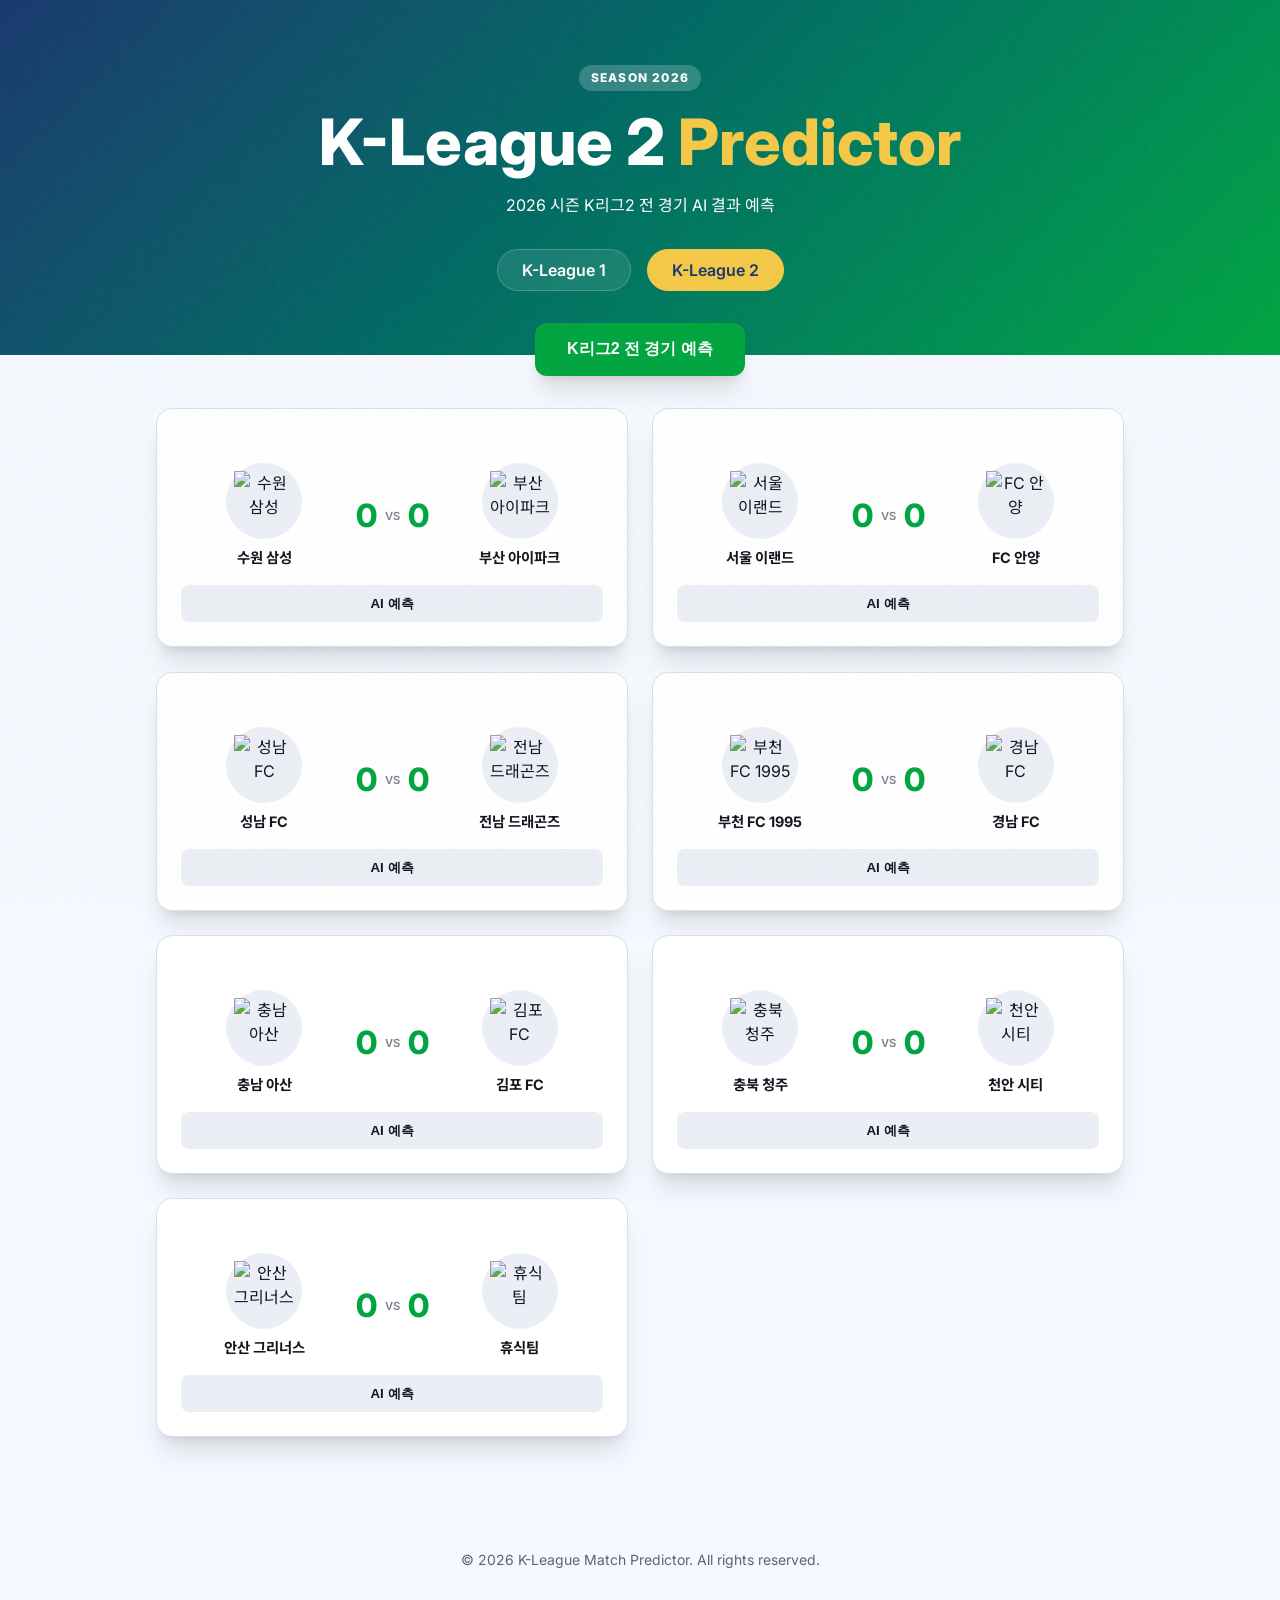
==== k2.html @ 1249dec4 "Update to 2026 season, include all K1/K2 teams with multi-page support" ====
<!DOCTYPE html>
<html lang="ko">
<head>
    <meta charset="UTF-8">
    <meta name="viewport" content="width=device-width, initial-scale=1.0">
    <title>K-League 2 Predictor 2026 | K리그2 경기 결과 예측</title>
    <link rel="preconnect" href="https://fonts.googleapis.com">
    <link rel="preconnect" href="https://fonts.gstatic.com" crossorigin>
    <link href="https://fonts.googleapis.com/css2?family=Inter:wght@400;600;800&family=Noto+Sans+KR:wght@400;700&display=swap" rel="stylesheet">
    <link rel="stylesheet" href="style.css">
</head>
<body data-league="K2">
    <div class="texture-overlay"></div>
    <header class="hero">
        <div class="hero-content">
            <span class="badge">SEASON 2026</span>
            <h1>K-League 2 <span class="highlight">Predictor</span></h1>
            <p>2026 시즌 K리그2 전 경기 AI 결과 예측</p>
            <nav class="nav-tabs">
                <a href="index.html" class="nav-link">K-League 1</a>
                <a href="k2.html" class="nav-link active">K-League 2</a>
            </nav>
        </div>
    </header>

    <main id="app-container">
        <section class="controls">
            <button id="predict-all-btn" class="btn-primary">K리그2 전 경기 예측</button>
        </section>
        
        <div id="match-list" class="match-grid">
            <!-- K2 matches injected here -->
        </div>
    </main>

    <footer class="footer">
        <p>&copy; 2026 K-League Match Predictor. All rights reserved.</p>
    </footer>

    <script src="main.js" type="module"></script>
</body>
</html>
---- style.css ----
@layer base, components, utilities;

@layer base {
    :root {
        /* Colors using oklch for perceptual uniformity */
        --brand-primary: oklch(62.67% 0.189 148.65); /* K-League Green */
        --brand-secondary: oklch(35% 0.1 260); /* Deep Navy */
        --accent: oklch(85% 0.15 90); /* Soft Yellow/Gold */
        --bg-main: oklch(98% 0.01 260);
        --text-main: oklch(20% 0.02 260);
        --text-muted: oklch(50% 0.02 260);
        --card-bg: oklch(100% 0 0);
        
        /* Spacing */
        --space-sm: 0.5rem;
        --space-md: 1rem;
        --space-lg: 2rem;
        
        /* Effects */
        --shadow-soft: 0 4px 6px -1px oklch(0% 0 0 / 5%), 0 2px 4px -2px oklch(0% 0 0 / 5%);
        --shadow-elevated: 0 20px 25px -5px oklch(0% 0 0 / 10%), 0 8px 10px -6px oklch(0% 0 0 / 10%);
        --radius-md: 12px;
        --radius-lg: 24px;
    }

    * {
        box-sizing: border-box;
        margin: 0;
        padding: 0;
    }

    body {
        font-family: 'Inter', 'Noto Sans KR', sans-serif;
        background-color: var(--bg-main);
        color: var(--text-main);
        line-height: 1.5;
        overflow-x: hidden;
    }

    .texture-overlay {
        position: fixed;
        inset: 0;
        pointer-events: none;
        opacity: 0.03;
        background-image: url("data:image/svg+xml,%3Csvg viewBox='0 0 200 200' xmlns='http://www.w3.org/2000/svg'%3E%3Cfilter id='noiseFilter'%3E%3CfeTurbulence type='fractalNoise' baseFrequency='0.65' numOctaves='3' stitchTiles='stitch'/%3E%3C/filter%3E%3Crect width='100%25' height='100%25' filter='url(%23noiseFilter)'/%3E%3C/svg%3E");
        z-index: 100;
    }
}

@layer components {
    .hero {
        background: linear-gradient(135deg, var(--brand-secondary), var(--brand-primary));
        color: white;
        padding: 4rem 2rem;
        text-align: center;
        position: relative;
        overflow: hidden;
    }

    .hero-content {
        position: relative;
        z-index: 2;
        max-width: 800px;
        margin: 0 auto;
    }

    .nav-tabs {
        display: flex;
        justify-content: center;
        gap: 1rem;
        margin-top: 2rem;
    }

    .nav-link {
        color: white;
        text-decoration: none;
        padding: 0.5rem 1.5rem;
        border-radius: 100px;
        background: oklch(100% 0 0 / 10%);
        font-weight: 600;
        transition: background 0.2s;
        border: 1px solid oklch(100% 0 0 / 20%);
    }

    .nav-link:hover {
        background: oklch(100% 0 0 / 20%);
    }

    .nav-link.active {
        background: var(--accent);
        color: var(--brand-secondary);
        border-color: var(--accent);
    }

    .badge {
        display: inline-block;
        padding: 0.25rem 0.75rem;
        background: oklch(100% 0 0 / 20%);
        border-radius: 100px;
        font-size: 0.75rem;
        font-weight: 800;
        margin-bottom: 1rem;
        letter-spacing: 0.1em;
    }

    h1 {
        font-size: clamp(2.5rem, 5vw, 4rem);
        font-weight: 800;
        margin-bottom: 1rem;
        line-height: 1.1;
    }

    .highlight {
        color: var(--accent);
    }

    .controls {
        max-width: 1000px;
        margin: -2rem auto 2rem;
        padding: 0 1rem;
        display: flex;
        justify-content: center;
        position: relative;
        z-index: 10;
    }

    .btn-primary {
        background-color: var(--brand-primary);
        color: white;
        border: none;
        padding: 1rem 2rem;
        border-radius: var(--radius-md);
        font-weight: 700;
        font-size: 1rem;
        cursor: pointer;
        box-shadow: var(--shadow-elevated);
        transition: transform 0.2s, background-color 0.2s;
    }

    .btn-primary:hover {
        transform: translateY(-2px);
        background-color: oklch(65% 0.2 148.65);
    }

    .btn-primary:active {
        transform: translateY(0);
    }

    .match-grid {
        display: grid;
        grid-template-columns: repeat(auto-fit, minmax(350px, 1fr));
        gap: 1.5rem;
        max-width: 1000px;
        margin: 0 auto;
        padding: 0 1rem 4rem;
    }

    .footer {
        text-align: center;
        padding: 3rem;
        color: var(--text-muted);
        font-size: 0.875rem;
    }
}

/* Custom Element Styling inside main.js will use these variables */
match-prediction {
    display: block;
    container-type: inline-size;
}
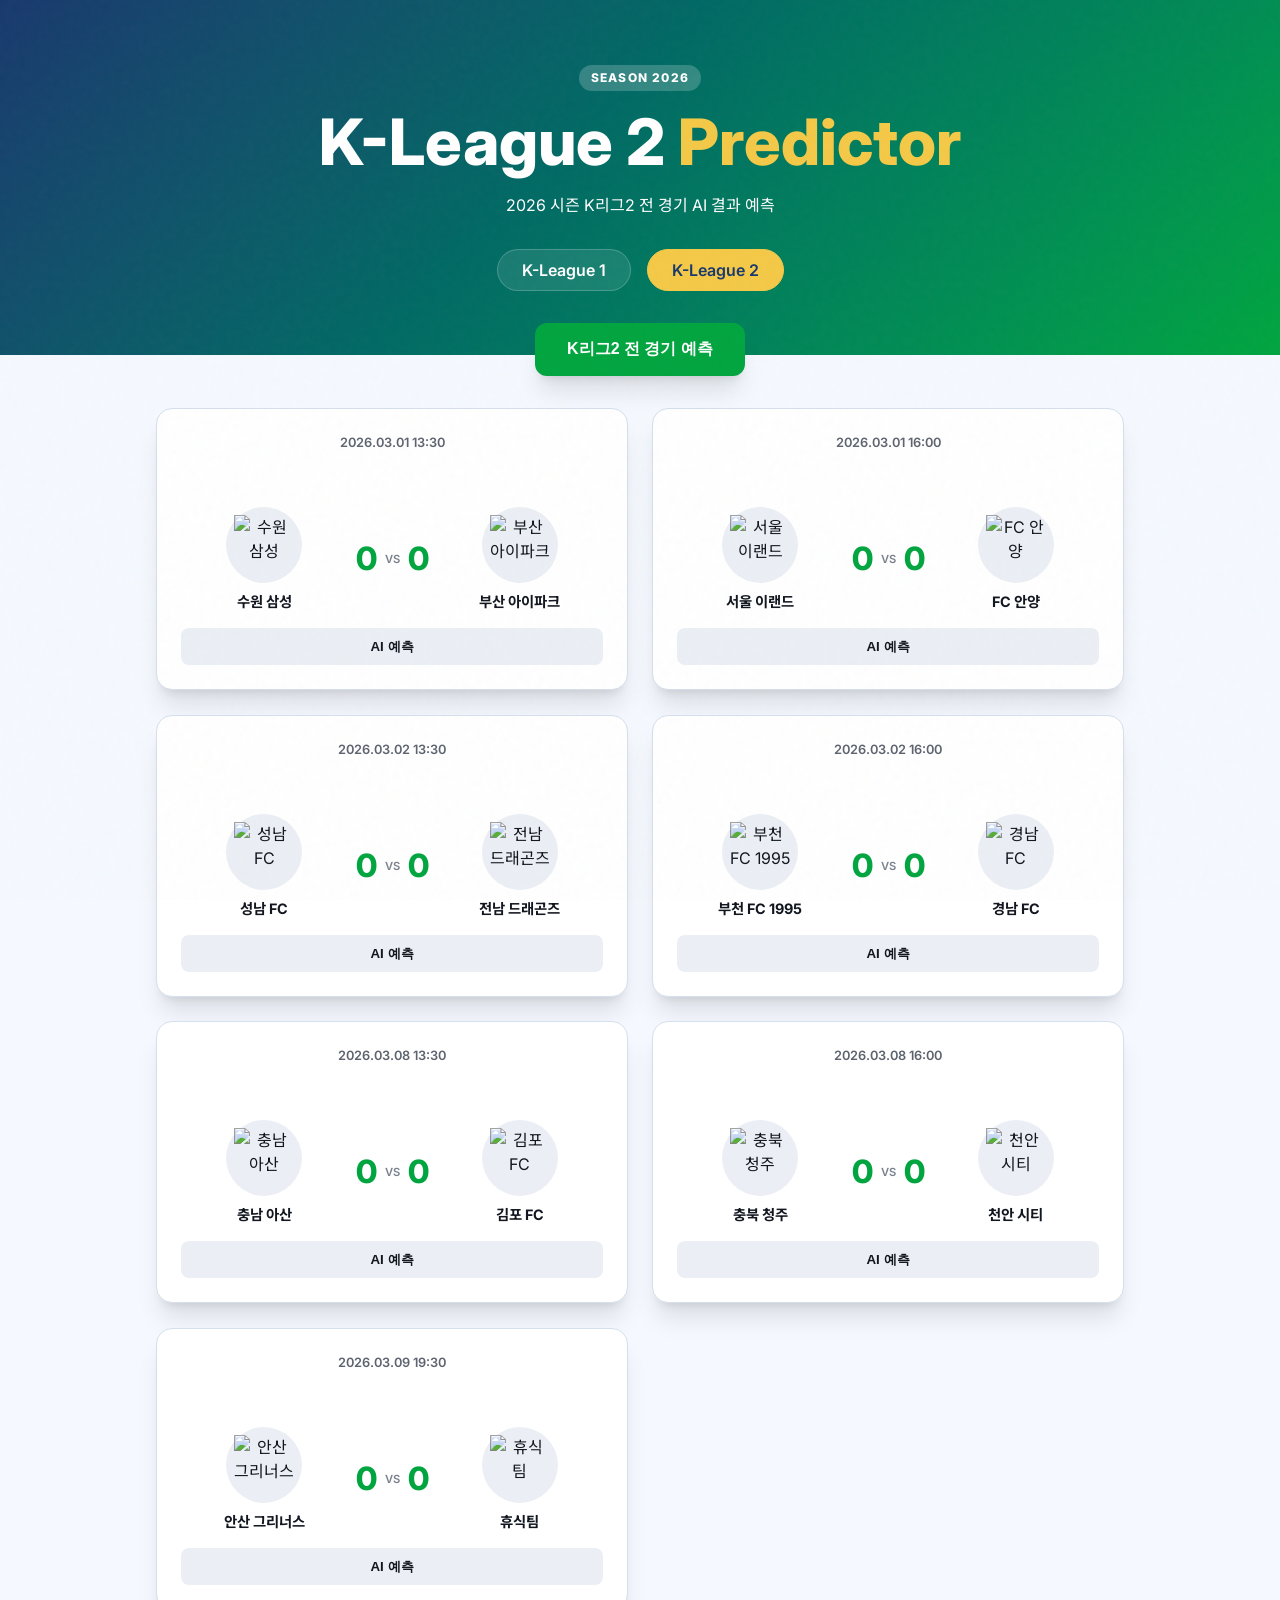
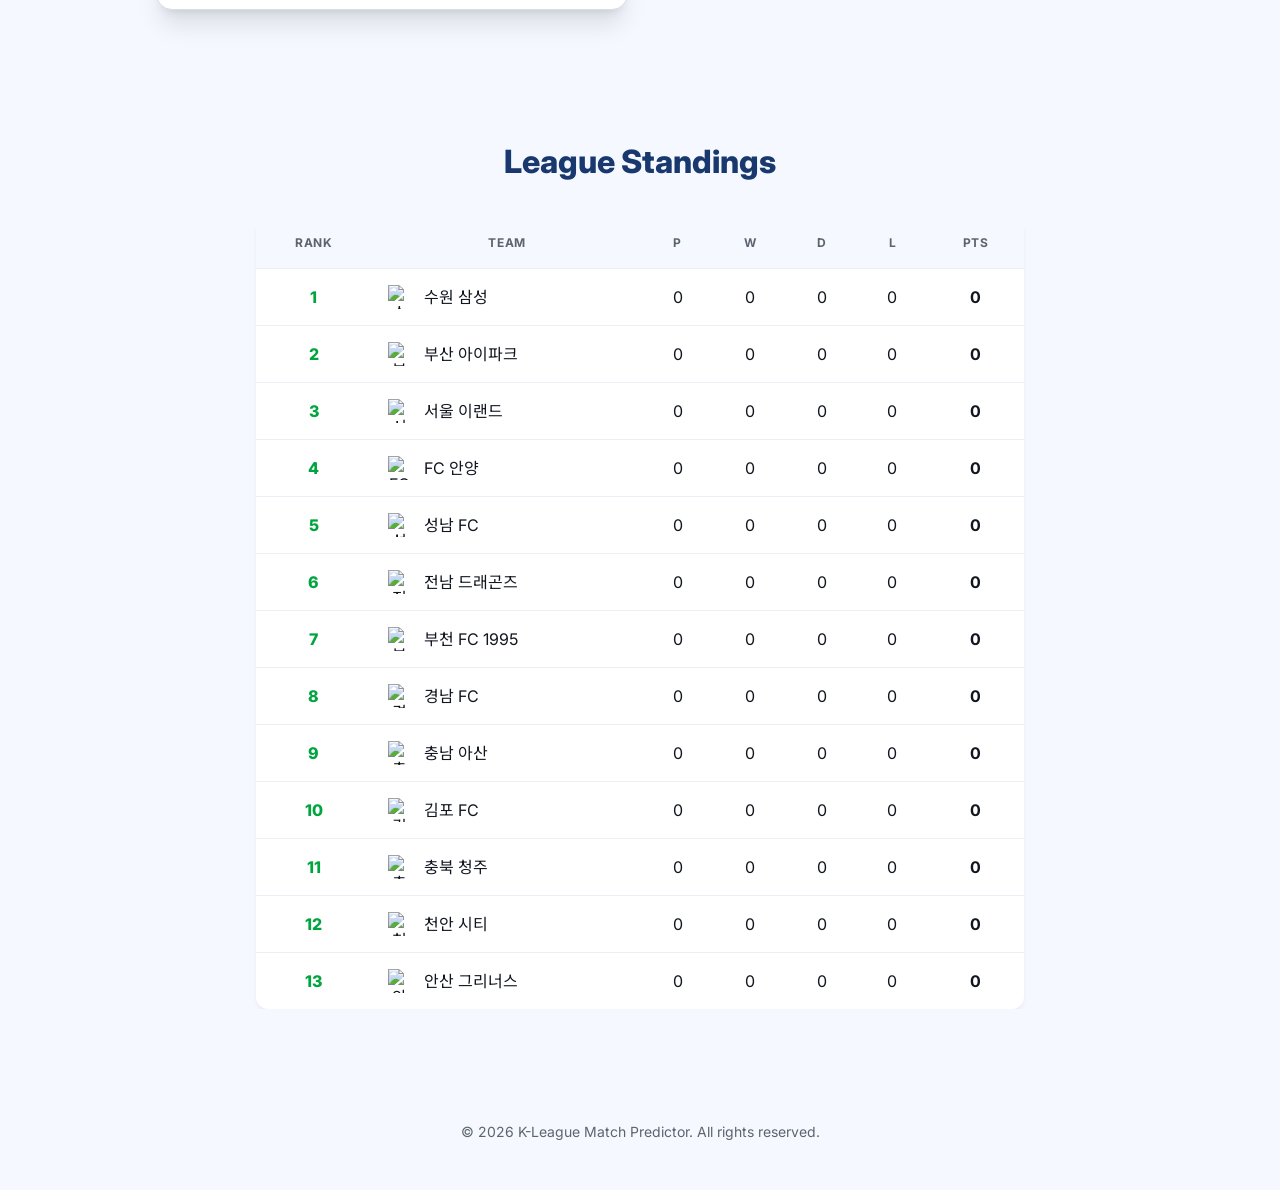
==== commit 82469847: "Add match schedule and live standings table" ====
--- a/k2.html
+++ b/k2.html
@@ -31,6 +31,26 @@
         <div id="match-list" class="match-grid">
             <!-- K2 matches injected here -->
         </div>
+
+        <h2 class="section-title">League Standings</h2>
+        <div class="standings-container">
+            <table class="standings-table">
+                <thead>
+                    <tr>
+                        <th>Rank</th>
+                        <th>Team</th>
+                        <th>P</th>
+                        <th>W</th>
+                        <th>D</th>
+                        <th>L</th>
+                        <th>Pts</th>
+                    </tr>
+                </thead>
+                <tbody id="standings-body">
+                    <!-- Standings injected here -->
+                </tbody>
+            </table>
+        </div>
     </main>
 
     <footer class="footer">
--- a/style.css
+++ b/style.css
@@ -155,6 +155,76 @@
         padding: 0 1rem 4rem;
     }
 
+    .section-title {
+        text-align: center;
+        font-size: 2rem;
+        font-weight: 800;
+        margin: 4rem 0 2rem;
+        color: var(--brand-secondary);
+    }
+
+    .standings-container {
+        max-width: 800px;
+        margin: 0 auto 4rem;
+        padding: 0 1rem;
+        overflow-x: auto;
+    }
+
+    .standings-table {
+        width: 100%;
+        border-collapse: collapse;
+        background: var(--card-bg);
+        border-radius: var(--radius-md);
+        box-shadow: var(--shadow-soft);
+        overflow: hidden;
+    }
+
+    .standings-table th,
+    .standings-table td {
+        padding: 1rem;
+        text-align: center;
+        border-bottom: 1px solid oklch(95% 0.01 260);
+    }
+
+    .standings-table th {
+        background: oklch(98% 0.01 260);
+        font-weight: 700;
+        color: var(--text-muted);
+        text-transform: uppercase;
+        font-size: 0.75rem;
+        letter-spacing: 0.05em;
+    }
+
+    .standings-table tr:last-child td {
+        border-bottom: none;
+    }
+
+    .standings-table tr:hover {
+        background: oklch(99% 0.01 260);
+    }
+
+    .team-cell {
+        display: flex;
+        align-items: center;
+        gap: 0.75rem;
+        text-align: left;
+    }
+
+    .team-cell img {
+        width: 24px;
+        height: 24px;
+        object-fit: contain;
+    }
+
+    .rank {
+        font-weight: 800;
+        color: var(--brand-primary);
+    }
+
+    .points {
+        font-weight: 700;
+    }
+
     .footer {
         text-align: center;
         padding: 3rem;
